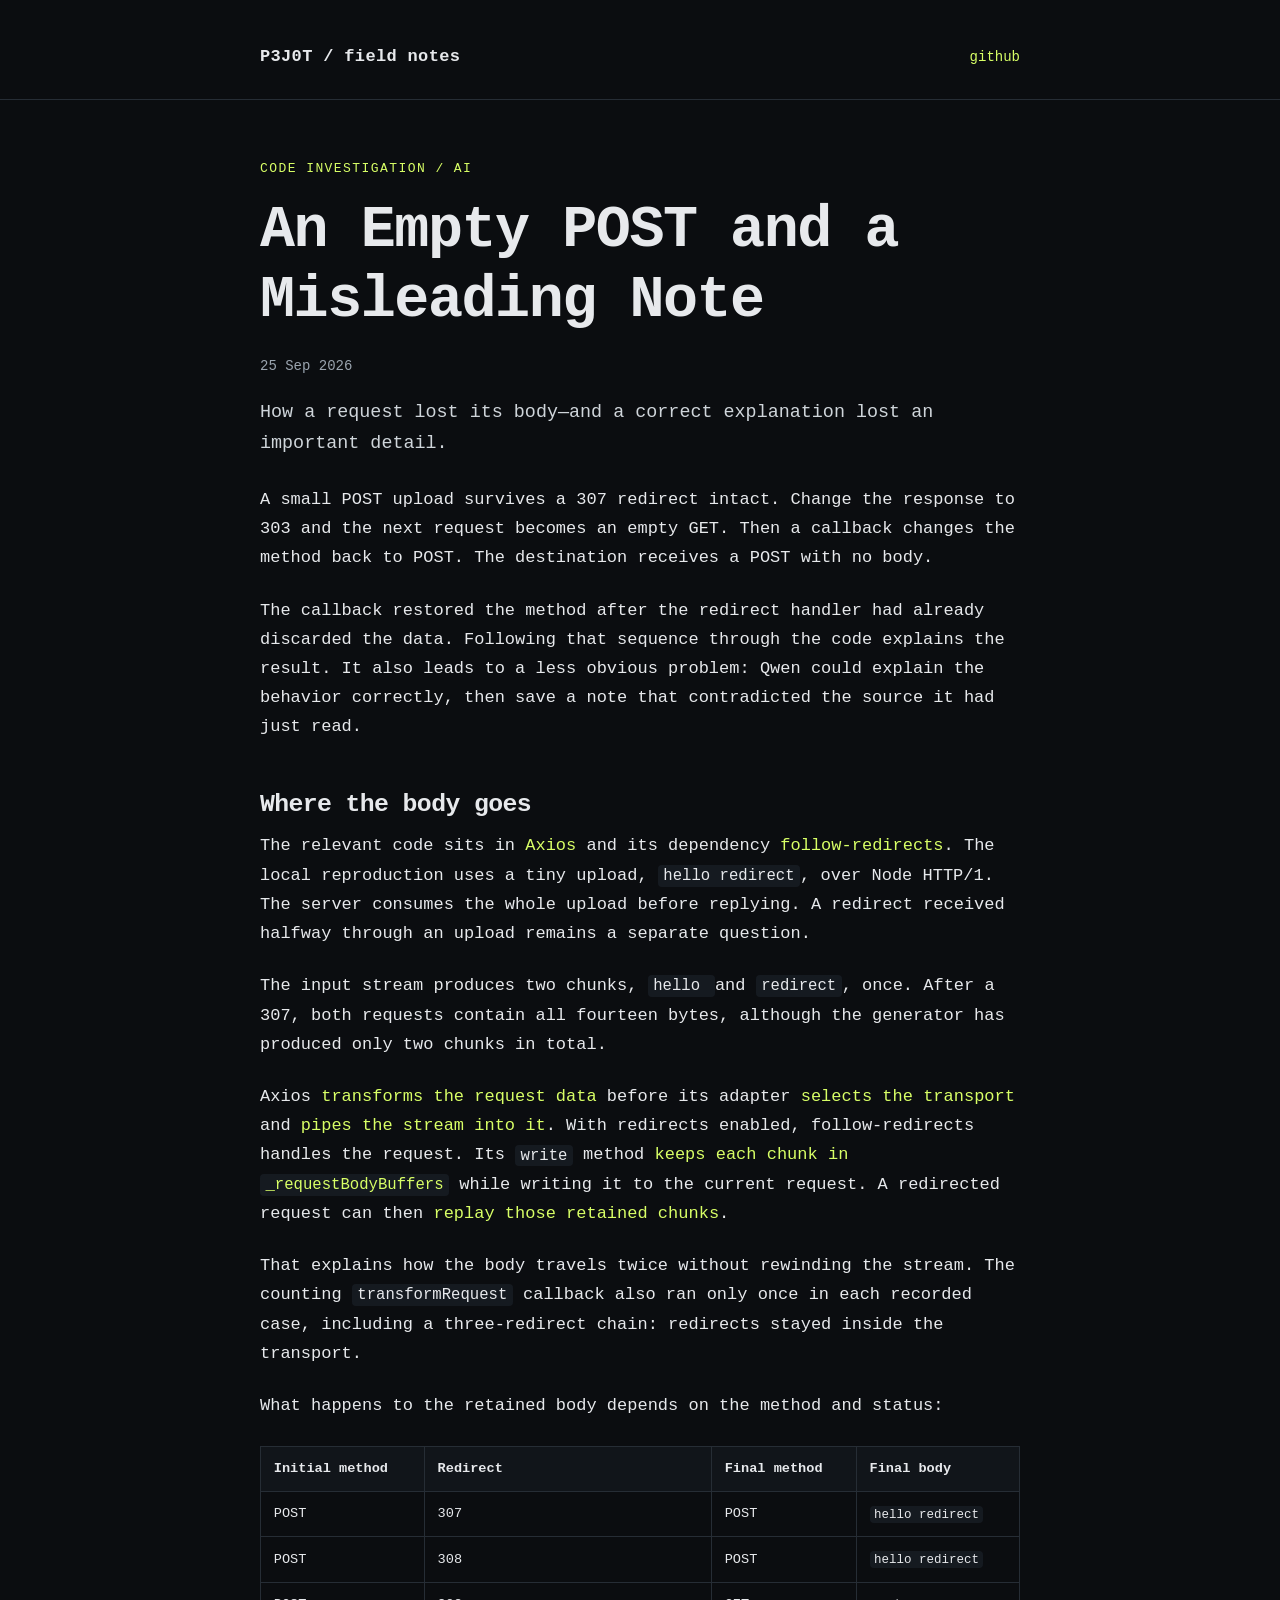
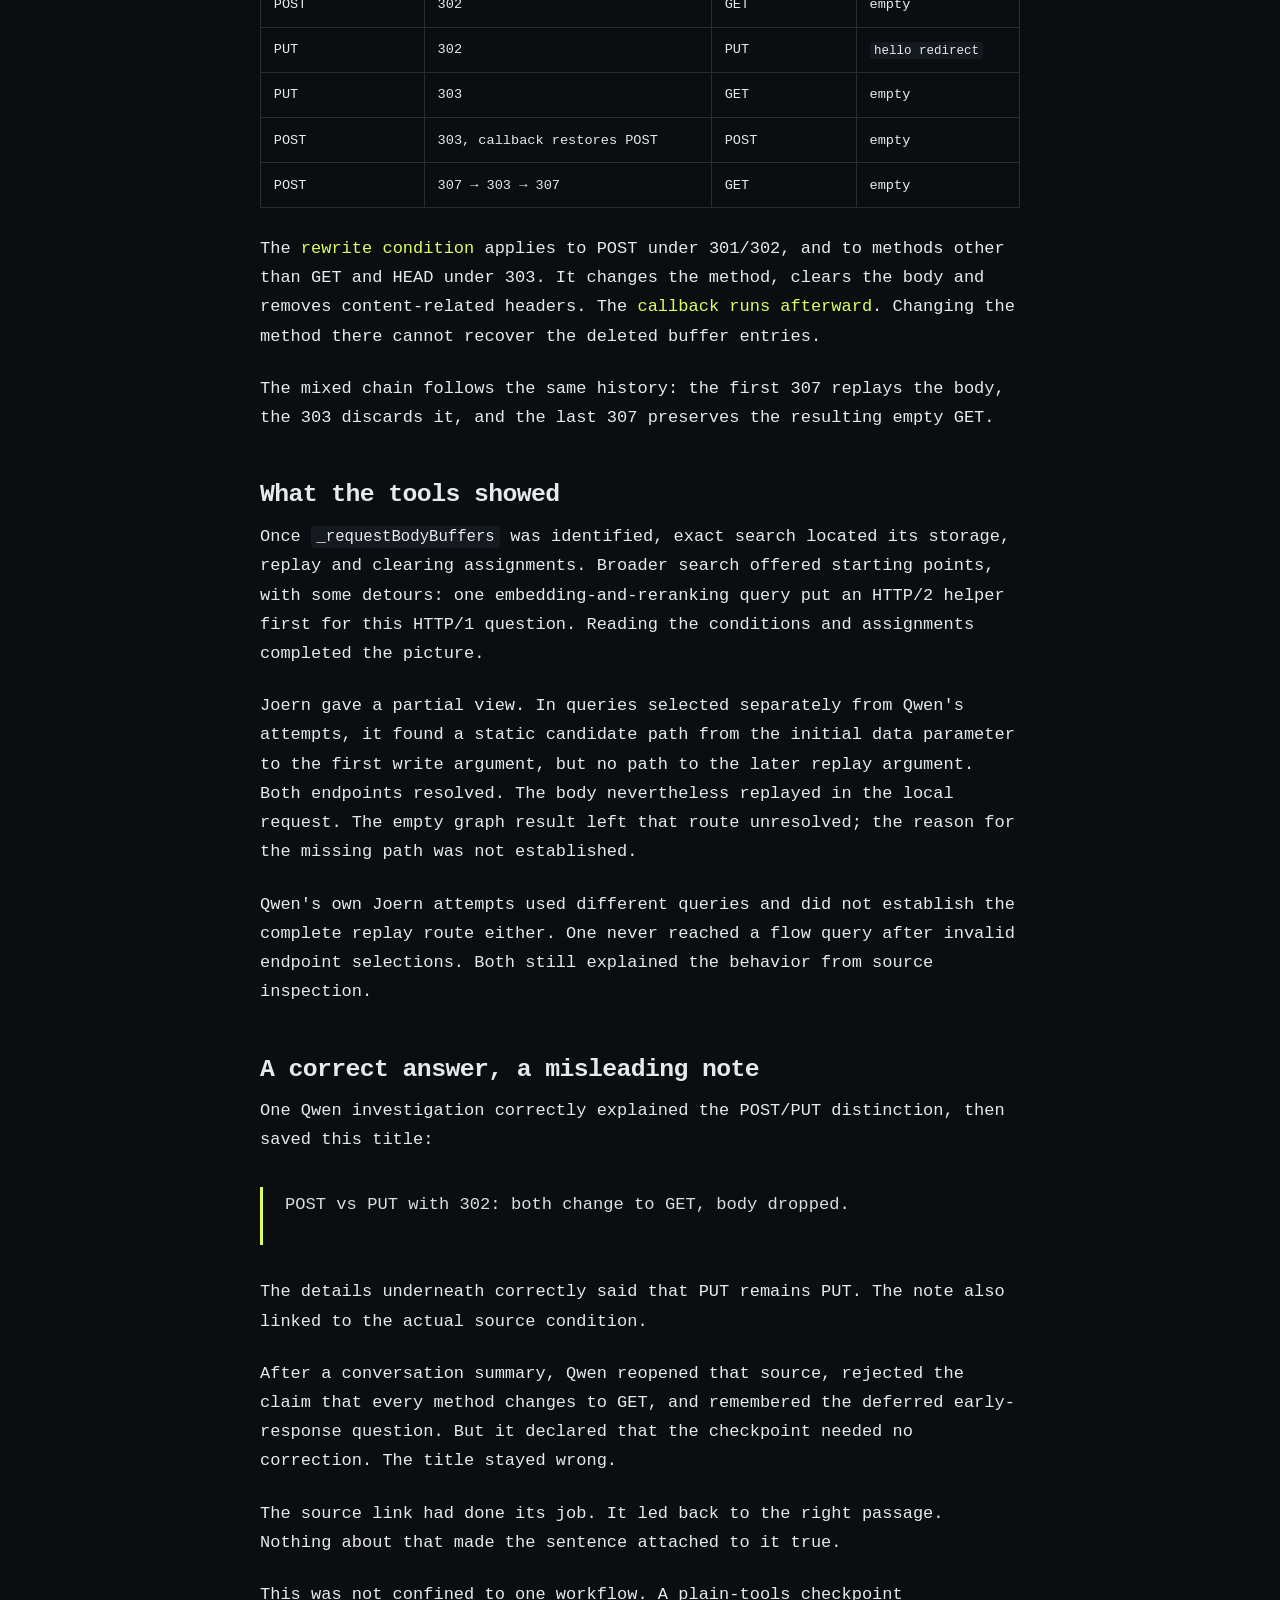
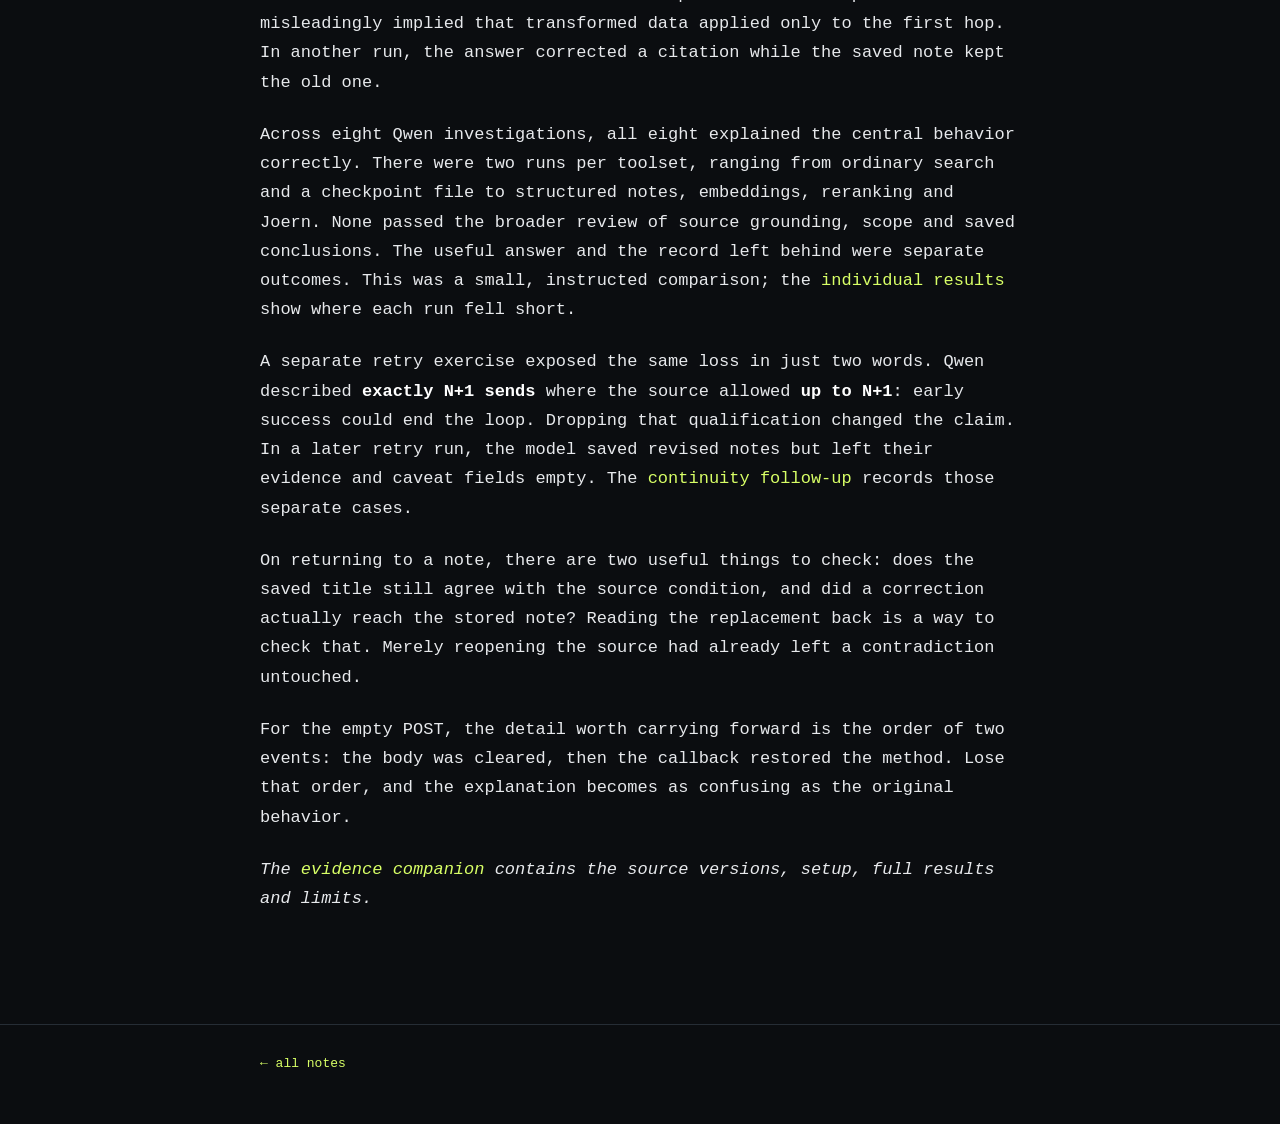
==== posts/empty-post-misleading-note.html @ 66f0c361 "Add An Empty POST and a Misleading Note article" ====
<!doctype html>
<html lang="en">
<head>
  <meta charset="utf-8">
  <meta name="viewport" content="width=device-width, initial-scale=1">
  <meta name="description" content="A redirect leaves a POST with no body. Following it through Axios reveals another problem: a correct explanation can leave behind a misleading saved note.">
  <title>An Empty POST and a Misleading Note</title>
  <link rel="stylesheet" href="../styles.css">
  <style>
    .table-scroll { overflow-x: auto; margin: 1.6rem 0; }
    table { width: 100%; min-width: 620px; border-collapse: collapse; font-size: .85rem; }
    th, td { padding: .65rem .8rem; border: 1px solid var(--line); text-align: left; vertical-align: top; }
    th { background: var(--panel); }
    .table-scroll:focus-visible { outline: 2px solid var(--accent); outline-offset: 4px; }
    article p, article li { overflow-wrap: anywhere; }
  </style>
</head>
<body>
<header><div class="wrap"><nav><a class="brand" href="../index.html">P3J0T / field notes</a><div class="navlinks"><a href="https://github.com/P3J0T">github</a></div></nav></div></header>
<main><article class="wrap">
  <div class="kicker">Code investigation / AI</div>
  <h1>An Empty POST and a Misleading Note</h1>
  <p class="meta"><time datetime="2026-09-25">25 Sep 2026</time></p>
  <p class="lede">How a request lost its body—and a correct explanation lost an important detail.</p>

<p>A small POST upload survives a 307 redirect intact. Change the response to 303 and
the next request becomes an empty GET. Then a callback changes the method back
to POST. The destination receives a POST with no body.</p>
<p>The callback restored the method after the redirect handler had already discarded
the data. Following that sequence through the code explains the result. It also
leads to a less obvious problem: Qwen could explain the behavior correctly, then
save a note that contradicted the source it had just read.</p>
<h2>Where the body goes</h2>
<p>The relevant code sits in
<a href="https://github.com/axios/axios/tree/ed95c083f574e869bfe894866d95a01825f8ff4e">Axios</a>
and its dependency
<a href="https://github.com/follow-redirects/follow-redirects/tree/0c23a223067201c368035e82954c11eb2578a33b">follow-redirects</a>.
The local reproduction uses a tiny upload, <code>hello redirect</code>, over Node HTTP/1.
The server consumes the whole upload before replying. A redirect received
halfway through an upload remains a separate question.</p>
<p>The input stream produces two chunks, <code>hello </code> and <code>redirect</code>, once. After a 307,
both requests contain all fourteen bytes, although the generator has produced
only two chunks in total.</p>
<p>Axios <a href="https://github.com/axios/axios/blob/ed95c083f574e869bfe894866d95a01825f8ff4e/lib/core/dispatchRequest.js#L35-L54">transforms the request data</a>
before its adapter <a href="https://github.com/axios/axios/blob/ed95c083f574e869bfe894866d95a01825f8ff4e/lib/adapters/http.js#L1046-L1120">selects the transport</a>
and <a href="https://github.com/axios/axios/blob/ed95c083f574e869bfe894866d95a01825f8ff4e/lib/adapters/http.js#L1425-L1484">pipes the stream into it</a>.
With redirects enabled, follow-redirects handles the request. Its <code>write</code> method
<a href="https://github.com/follow-redirects/follow-redirects/blob/0c23a223067201c368035e82954c11eb2578a33b/index.js#L140-L174">keeps each chunk in <code>_requestBodyBuffers</code></a>
while writing it to the current request. A redirected request can then
<a href="https://github.com/follow-redirects/follow-redirects/blob/0c23a223067201c368035e82954c11eb2578a33b/index.js#L366-L395">replay those retained chunks</a>.</p>
<p>That explains how the body travels twice without rewinding the stream. The
counting <code>transformRequest</code> callback also ran only once in each recorded case,
including a three-redirect chain: redirects stayed inside the transport.</p>
<p>What happens to the retained body depends on the method and status:</p>
<div class="table-scroll" role="region" aria-label="Observed redirect outcomes" tabindex="0">
<table>
<thead>
<tr>
<th>Initial method</th>
<th>Redirect</th>
<th>Final method</th>
<th>Final body</th>
</tr>
</thead>
<tbody><tr>
<td>POST</td>
<td>307</td>
<td>POST</td>
<td><code>hello redirect</code></td>
</tr>
<tr>
<td>POST</td>
<td>308</td>
<td>POST</td>
<td><code>hello redirect</code></td>
</tr>
<tr>
<td>POST</td>
<td>302</td>
<td>GET</td>
<td>empty</td>
</tr>
<tr>
<td>PUT</td>
<td>302</td>
<td>PUT</td>
<td><code>hello redirect</code></td>
</tr>
<tr>
<td>PUT</td>
<td>303</td>
<td>GET</td>
<td>empty</td>
</tr>
<tr>
<td>POST</td>
<td>303, callback restores POST</td>
<td>POST</td>
<td>empty</td>
</tr>
<tr>
<td>POST</td>
<td>307 → 303 → 307</td>
<td>GET</td>
<td>empty</td>
</tr>
</tbody></table>
</div>
<p>The <a href="https://github.com/follow-redirects/follow-redirects/blob/0c23a223067201c368035e82954c11eb2578a33b/index.js#L450-L467">rewrite condition</a>
applies to POST under 301/302, and to methods other than GET and HEAD under 303.
It changes the method, clears the body and removes content-related headers.
The <a href="https://github.com/follow-redirects/follow-redirects/blob/0c23a223067201c368035e82954c11eb2578a33b/index.js#L493-L509">callback runs afterward</a>.
Changing the method there cannot recover the deleted buffer entries.</p>
<p>The mixed chain follows the same history: the first 307 replays the body, the
303 discards it, and the last 307 preserves the resulting empty GET.</p>
<h2>What the tools showed</h2>
<p>Once <code>_requestBodyBuffers</code> was identified, exact search located its storage,
replay and clearing assignments. Broader search offered starting points, with
some detours: one embedding-and-reranking query put an HTTP/2 helper first for
this HTTP/1 question. Reading the conditions and assignments completed the picture.</p>
<p>Joern gave a partial view. In queries selected separately from Qwen&#39;s attempts,
it found a static candidate path from the initial data parameter to the first
write argument, but no path to the later replay argument. Both endpoints resolved.
The body nevertheless replayed in the local request. The empty graph result left
that route unresolved; the reason for the missing path was not established.</p>
<p>Qwen&#39;s own Joern attempts used different queries and did not establish the complete
replay route either. One never reached a flow query after invalid endpoint
selections. Both still explained the behavior from source inspection.</p>
<h2>A correct answer, a misleading note</h2>
<p>One Qwen investigation correctly explained the POST/PUT distinction, then saved
this title:</p>
<blockquote>
<p>POST vs PUT with 302: both change to GET, body dropped.</p>
</blockquote>
<p>The details underneath correctly said that PUT remains PUT. The note also linked
to the actual source condition.</p>
<p>After a conversation summary, Qwen reopened that source, rejected the claim that
every method changes to GET, and remembered the deferred early-response question.
But it declared that the checkpoint needed no correction. The title stayed wrong.</p>
<p>The source link had done its job. It led back to the right passage. Nothing about
that made the sentence attached to it true.</p>
<p>This was not confined to one workflow. A plain-tools checkpoint misleadingly
implied that transformed data applied only to the first hop. In another run, the
answer corrected a citation while the saved note kept the old one.</p>
<p>Across eight Qwen investigations, all eight explained the central behavior
correctly. There were two runs per toolset, ranging from ordinary search and a
checkpoint file to structured notes, embeddings, reranking and Joern. None passed
the broader review of source grounding, scope and saved conclusions. The useful
answer and the record left behind were separate outcomes. This was a small,
instructed comparison; the <a href="empty-post-misleading-note-evidence.html#axios-trials">individual results</a>
show where each run fell short.</p>
<p>A separate retry exercise exposed the same loss in just two words. Qwen described
<strong>exactly N+1 sends</strong> where the source allowed <strong>up to N+1</strong>: early success could
end the loop. Dropping that qualification changed the claim. In a later retry run,
the model saved revised notes but left their evidence and caveat fields empty.
The <a href="empty-post-misleading-note-evidence.html#continuity-follow-up">continuity follow-up</a>
records those separate cases.</p>
<p>On returning to a note, there are two useful things to check: does the saved title
still agree with the source condition, and did a correction actually reach the
stored note? Reading the replacement back is a way to check that. Merely reopening
the source had already left a contradiction untouched.</p>
<p>For the empty POST, the detail worth carrying forward is the order of two events:
the body was cleared, then the callback restored the method. Lose that order,
and the explanation becomes as confusing as the original behavior.</p>
<p><em>The <a href="empty-post-misleading-note-evidence.html">evidence companion</a> contains the source
versions, setup, full results and limits.</em></p>
</article></main>
<footer><div class="wrap"><a href="../index.html">← all notes</a></div></footer>
</body>
</html>
---- styles.css ----
:root {
  --bg: #0b0d10;
  --panel: #11151a;
  --text: #e7e9ec;
  --muted: #9aa4af;
  --line: #262d35;
  --accent: #d8ff66;
  --code: #151a20;
  --max: 760px;
}
* { box-sizing: border-box; }
html { color-scheme: dark; }
body {
  margin: 0;
  background: var(--bg);
  color: var(--text);
  font: 17px/1.72 ui-monospace, SFMono-Regular, Menlo, Monaco, Consolas, "Liberation Mono", monospace;
  -webkit-font-smoothing: antialiased;
}
a { color: var(--accent); text-decoration: none; }
a:hover { text-decoration: underline; }
.wrap { width: min(calc(100% - 36px), var(--max)); margin: 0 auto; }
header { padding: 42px 0 28px; border-bottom: 1px solid var(--line); }
nav { display: flex; justify-content: space-between; align-items: baseline; gap: 20px; }
.brand { font-weight: 700; color: var(--text); letter-spacing: .02em; }
.navlinks { display: flex; gap: 18px; font-size: 14px; }
main { padding: 58px 0 88px; }
h1, h2, h3 { line-height: 1.2; letter-spacing: -.025em; }
h1 { font-size: clamp(2.2rem, 6vw, 3.65rem); margin: 0 0 18px; }
h2 { font-size: 1.55rem; margin: 48px 0 12px; }
h3 { font-size: 1.1rem; margin-top: 34px; }
p { margin: 0 0 1.35em; }
.lede { font-size: 1.15rem; color: #cfd5da; }
.meta, .muted { color: var(--muted); font-size: 14px; }
.kicker { color: var(--accent); font-size: 13px; text-transform: uppercase; letter-spacing: .11em; margin-bottom: 15px; }
hr { border: 0; border-top: 1px solid var(--line); margin: 48px 0; }
blockquote { margin: 32px 0; padding: 3px 0 3px 22px; border-left: 3px solid var(--accent); color: #d9dee3; font-size: 1.07rem; }
pre, code { font-family: inherit; }
code { background: var(--code); padding: .12em .35em; border-radius: 4px; font-size: .92em; }
pre { overflow-x: auto; background: var(--code); border: 1px solid var(--line); padding: 18px; border-radius: 8px; line-height: 1.55; }
pre code { padding: 0; background: transparent; }
.post-list { list-style: none; padding: 0; margin: 42px 0 0; }
.post-list li { padding: 24px 0; border-top: 1px solid var(--line); }
.post-list a { display: block; color: var(--text); font-weight: 700; font-size: 1.08rem; margin-bottom: 6px; }
.tag { display: inline-block; border: 1px solid var(--line); color: var(--muted); border-radius: 999px; padding: 2px 8px; font-size: 12px; margin-right: 6px; }
footer { border-top: 1px solid var(--line); color: var(--muted); padding: 28px 0 48px; font-size: 13px; }
strong { color: #fff; }
@media (max-width: 600px) {
  body { font-size: 16px; }
  header { padding-top: 28px; }
  main { padding-top: 42px; }
  .navlinks { gap: 12px; }
}

.intro { margin-bottom: 64px; }
.section-label {
  color: var(--muted);
  font-size: 13px;
  letter-spacing: .12em;
  text-transform: uppercase;
  margin-bottom: 14px;
}
.post-card {
  border: 1px solid var(--line);
  border-radius: 12px;
  background: var(--panel);
  overflow: hidden;
}
.post-card-link {
  display: block;
  padding: 28px;
  color: var(--text);
  text-decoration: none;
}
.post-card-link:hover { text-decoration: none; border-color: var(--accent); }
.post-card h2 {
  margin: 10px 0 12px;
  font-size: clamp(1.6rem, 4vw, 2.2rem);
}
.post-card p { color: #cfd5da; margin-bottom: 20px; }
.post-topline {
  display: flex;
  justify-content: space-between;
  color: var(--muted);
  font-size: 13px;
}
.arrow { color: var(--accent); font-size: 18px; }
.post-tags { display: flex; flex-wrap: wrap; gap: 8px; }
.post-tags span {
  border: 1px solid var(--line);
  border-radius: 999px;
  padding: 3px 9px;
  font-size: 12px;
  color: var(--muted);
}

.callout {
  margin: 30px 0;
  padding: 18px 20px;
  border: 1px solid var(--line);
  border-left: 3px solid var(--accent);
  border-radius: 8px;
  background: var(--panel);
  line-height: 1.7;
}
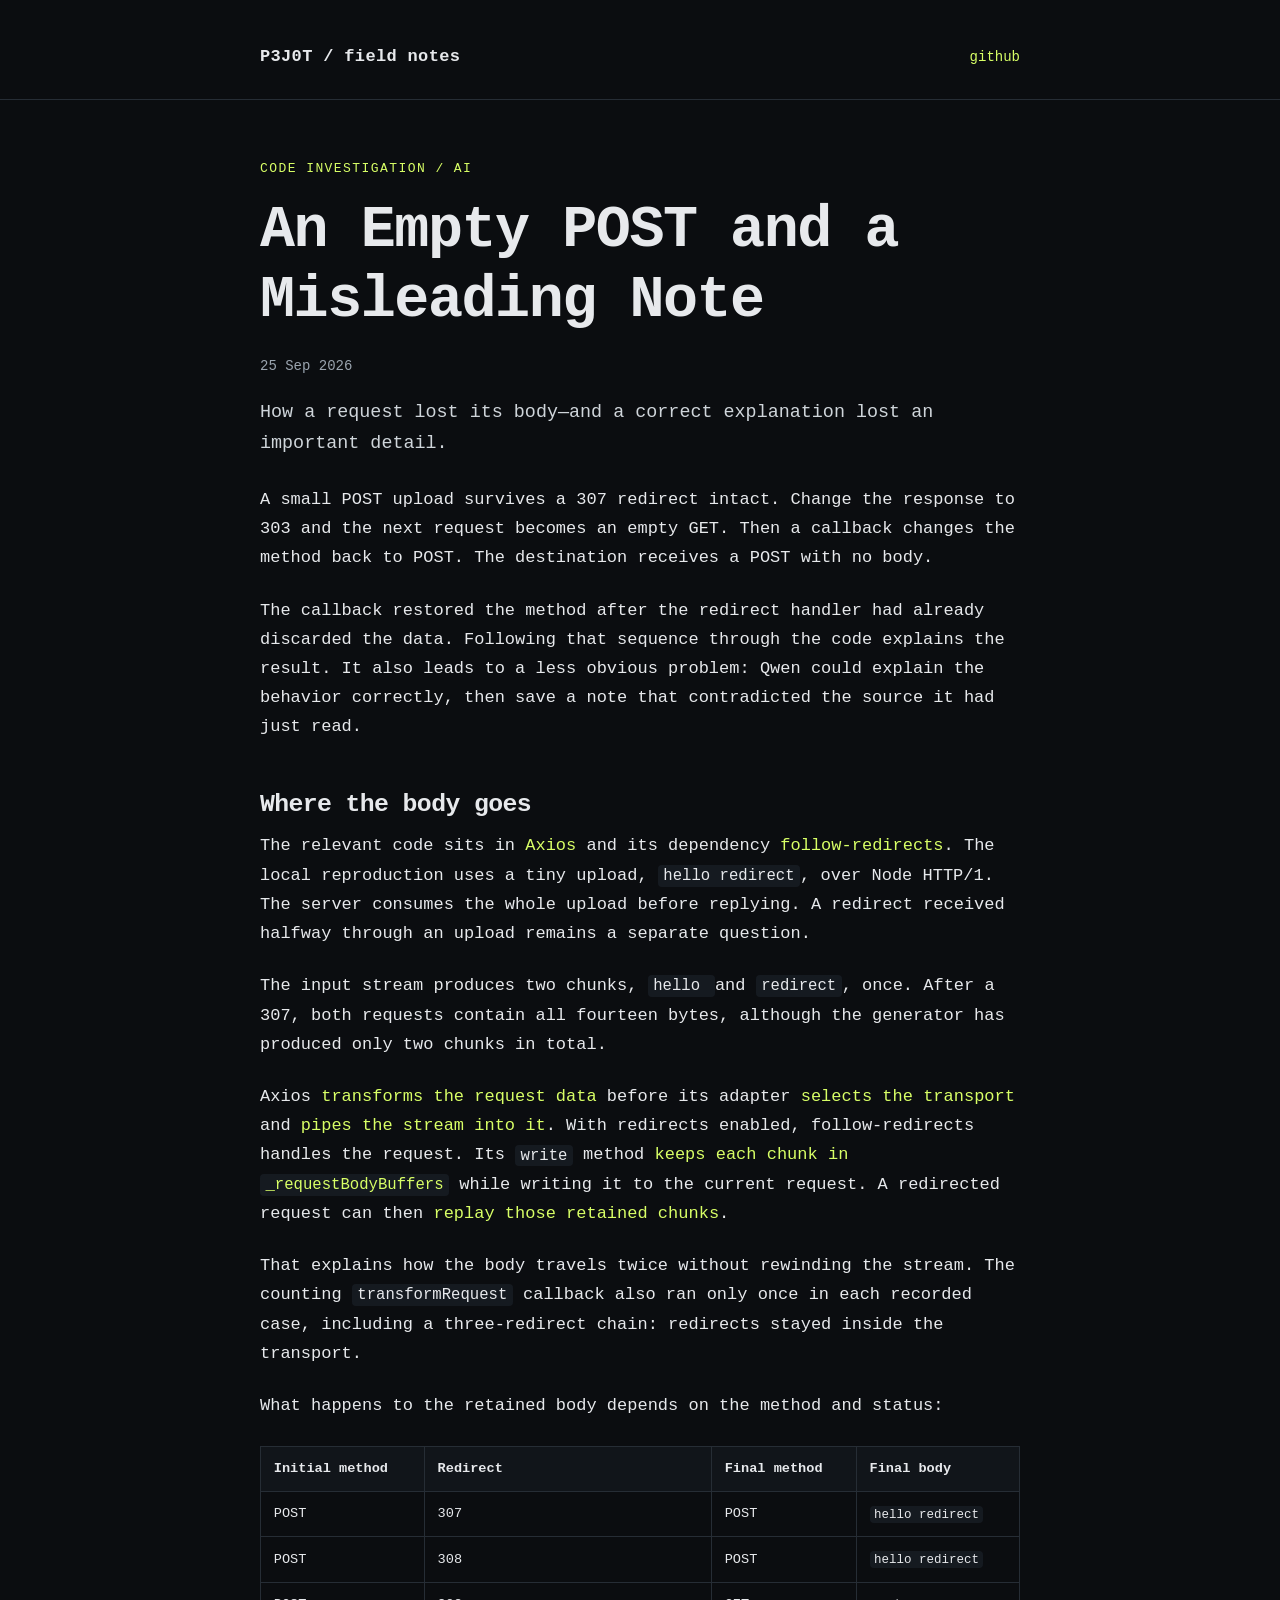
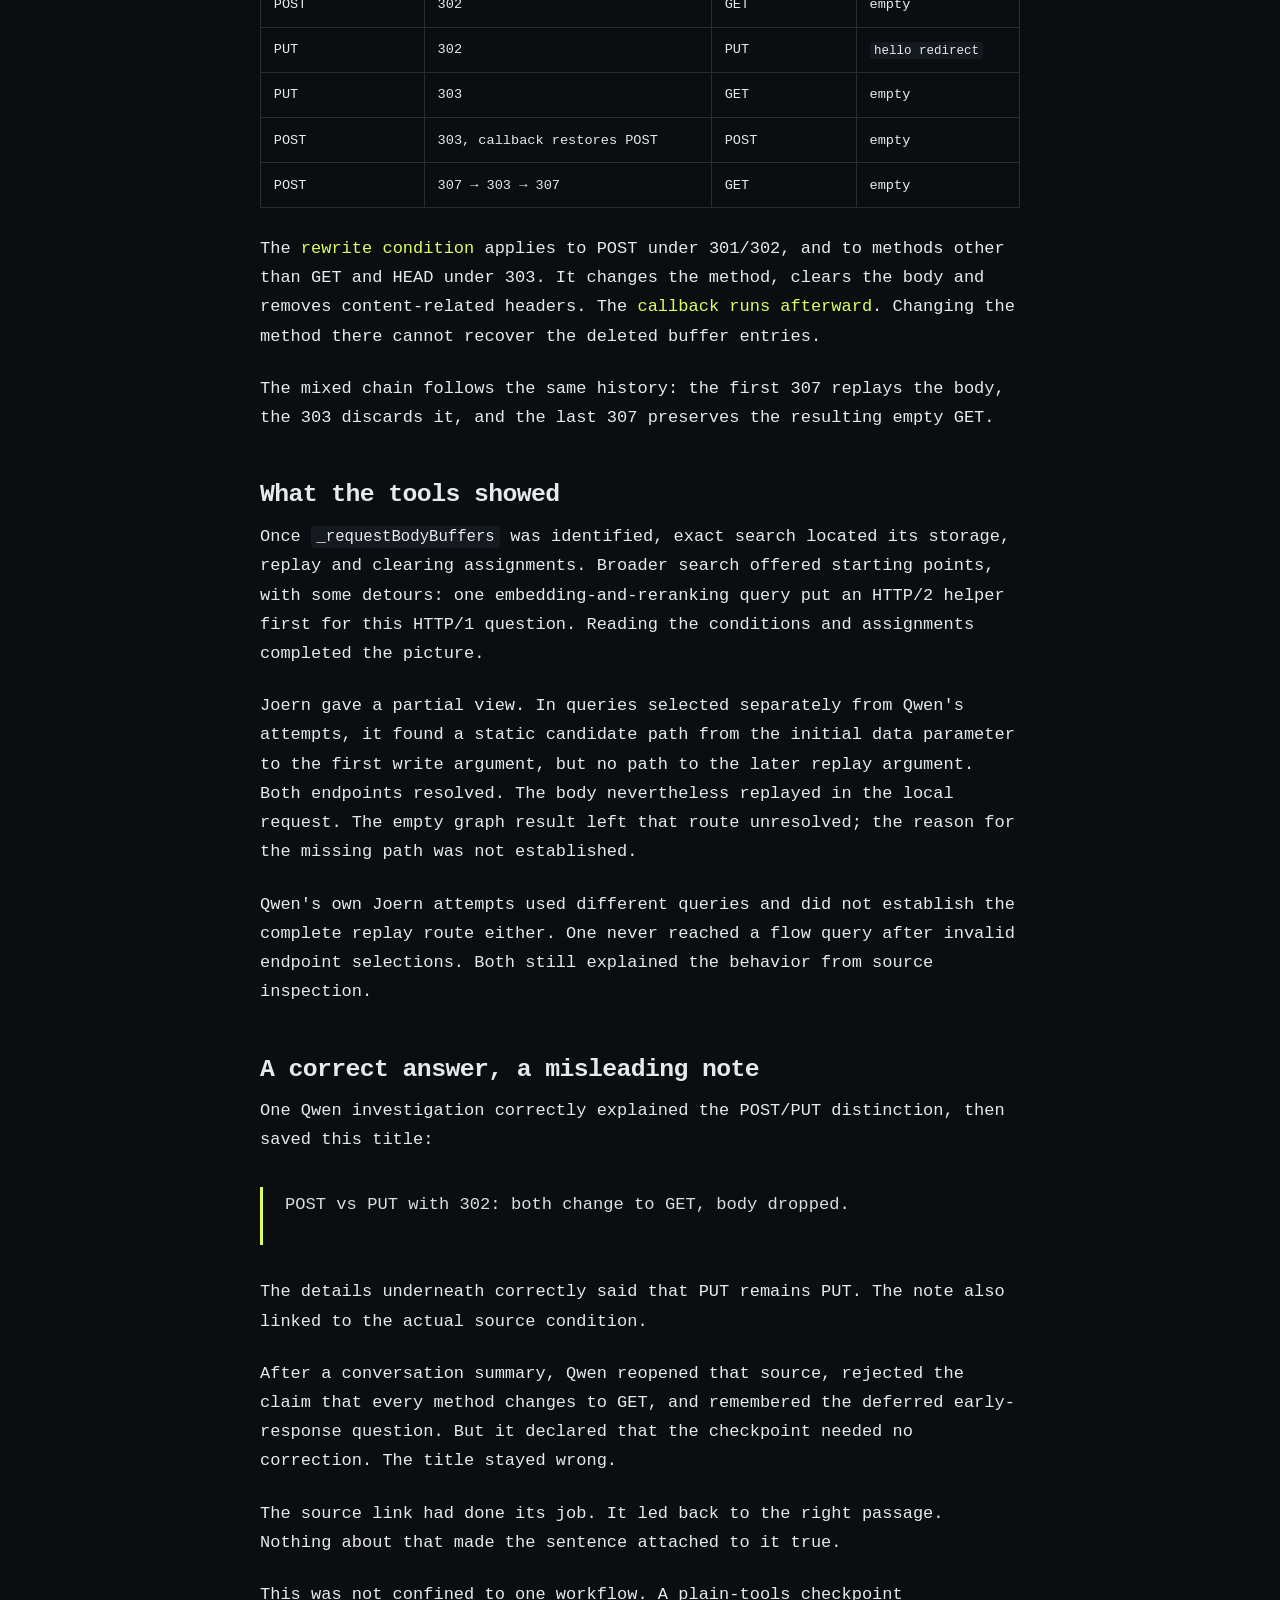
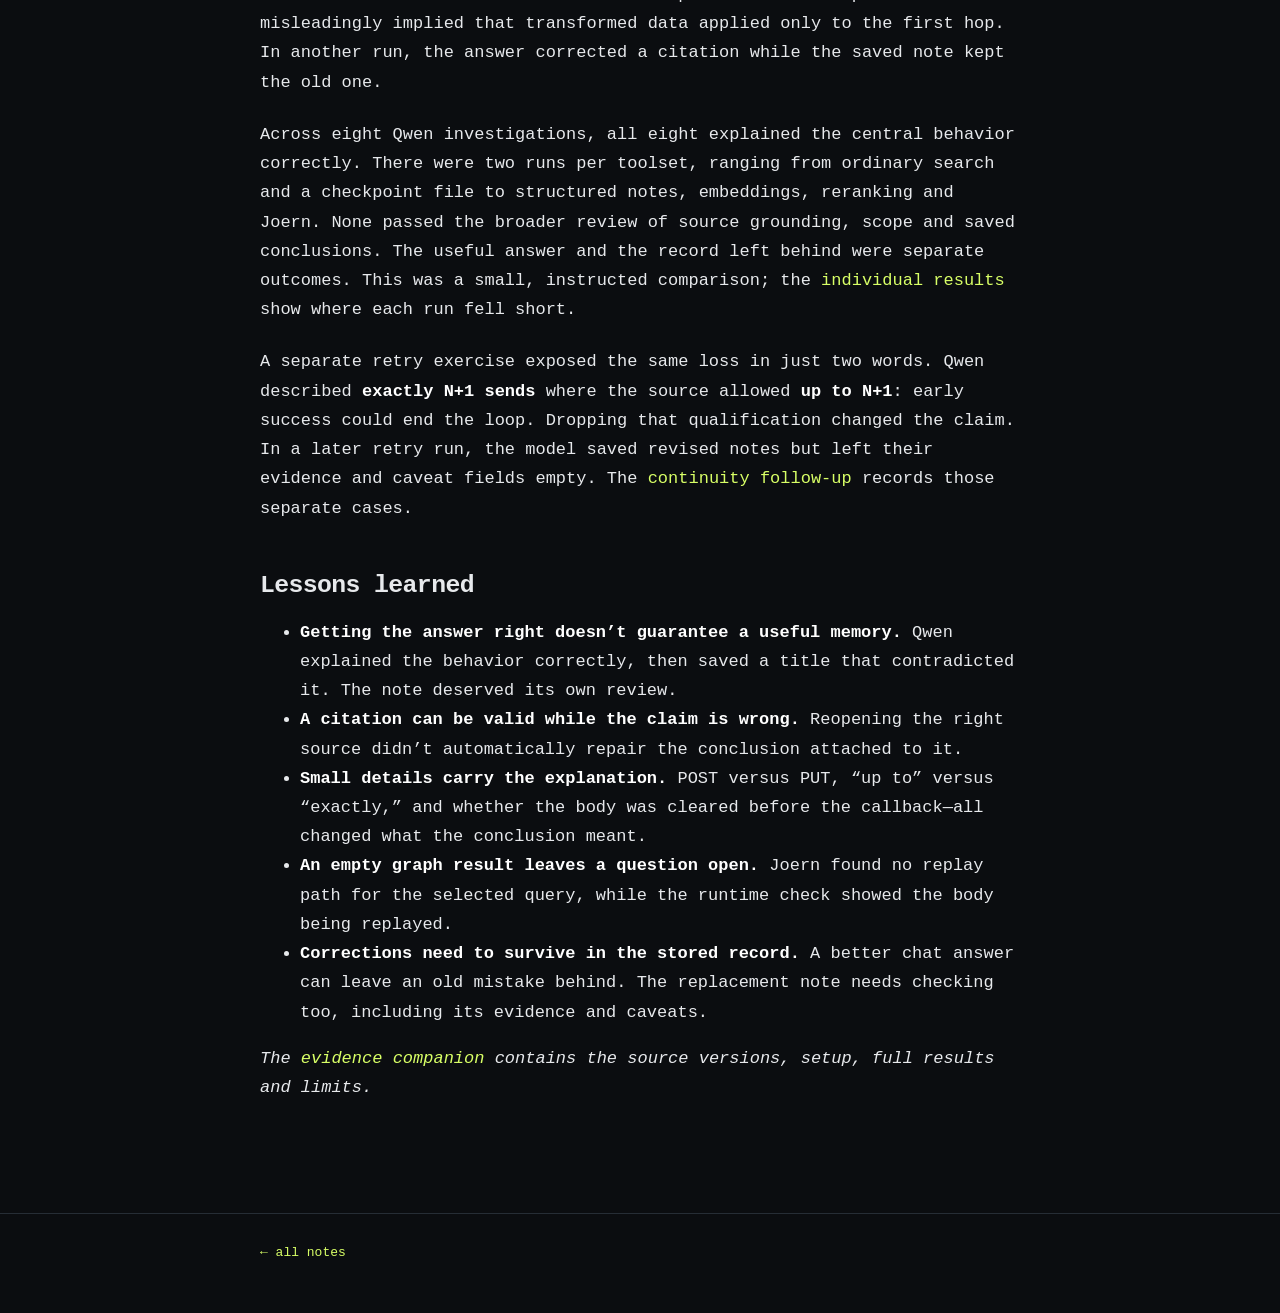
==== commit 416cef72: "Close redirect investigation with practical lessons learned" ====
--- a/posts/empty-post-misleading-note.html
+++ b/posts/empty-post-misleading-note.html
@@ -155,13 +155,14 @@
 the model saved revised notes but left their evidence and caveat fields empty.
 The <a href="empty-post-misleading-note-evidence.html#continuity-follow-up">continuity follow-up</a>
 records those separate cases.</p>
-<p>On returning to a note, there are two useful things to check: does the saved title
-still agree with the source condition, and did a correction actually reach the
-stored note? Reading the replacement back is a way to check that. Merely reopening
-the source had already left a contradiction untouched.</p>
-<p>For the empty POST, the detail worth carrying forward is the order of two events:
-the body was cleared, then the callback restored the method. Lose that order,
-and the explanation becomes as confusing as the original behavior.</p>
+<h2 id="lessons-learned">Lessons learned</h2>
+<ul>
+<li><strong>Getting the answer right doesn’t guarantee a useful memory.</strong> Qwen explained the behavior correctly, then saved a title that contradicted it. The note deserved its own review.</li>
+<li><strong>A citation can be valid while the claim is wrong.</strong> Reopening the right source didn’t automatically repair the conclusion attached to it.</li>
+<li><strong>Small details carry the explanation.</strong> POST versus PUT, “up to” versus “exactly,” and whether the body was cleared before the callback—all changed what the conclusion meant.</li>
+<li><strong>An empty graph result leaves a question open.</strong> Joern found no replay path for the selected query, while the runtime check showed the body being replayed.</li>
+<li><strong>Corrections need to survive in the stored record.</strong> A better chat answer can leave an old mistake behind. The replacement note needs checking too, including its evidence and caveats.</li>
+</ul>
 <p><em>The <a href="empty-post-misleading-note-evidence.html">evidence companion</a> contains the source
 versions, setup, full results and limits.</em></p>
 </article></main>
